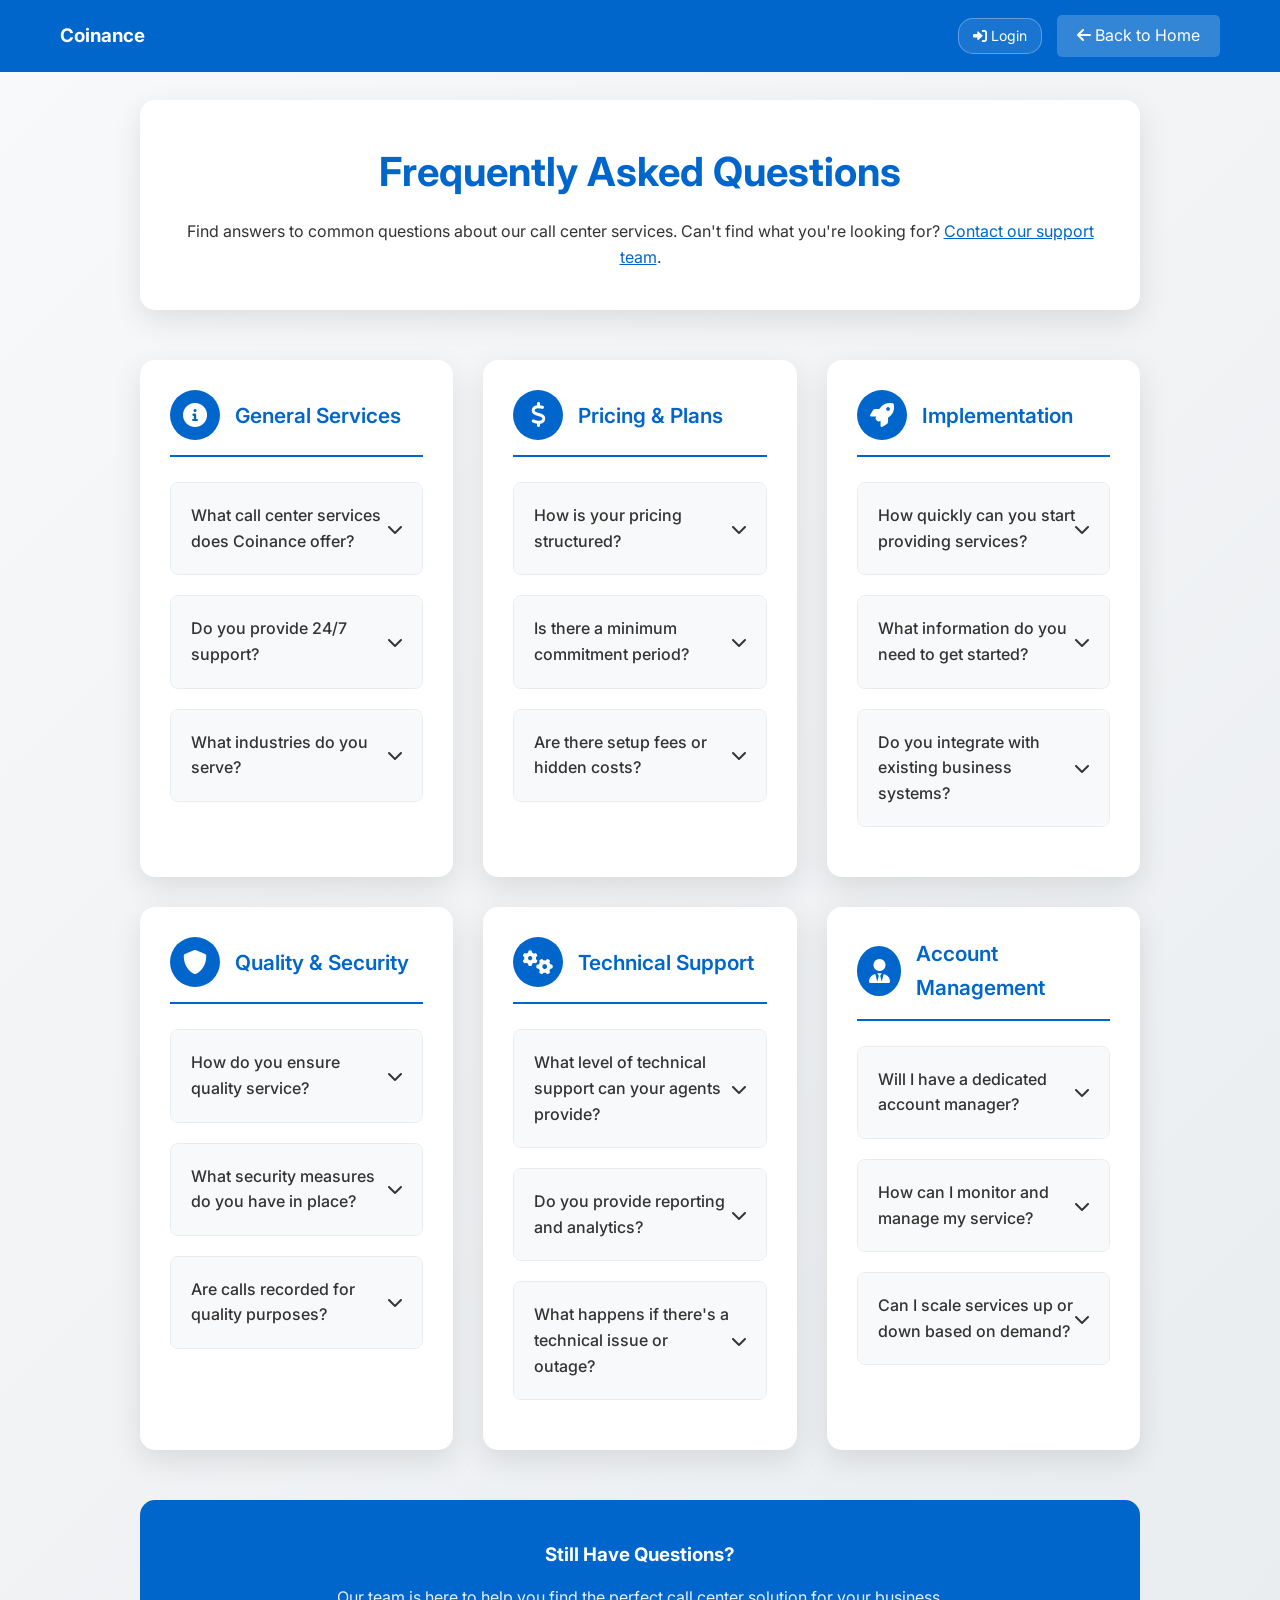
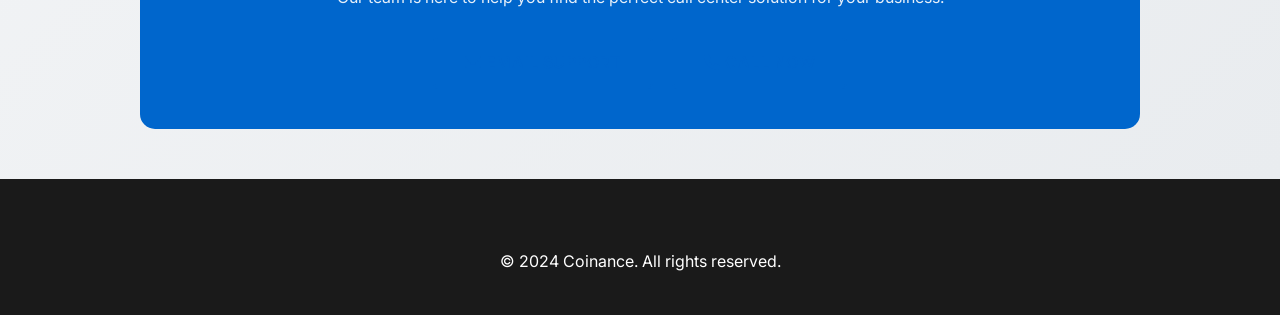
==== faq.html @ ce9e9258 "Initial commit: Complete Coinance call center website with login functionality - Professional landin" ====
<!DOCTYPE html>
<html lang="en">
<head>
    <meta charset="UTF-8">
    <meta name="viewport" content="width=device-width, initial-scale=1.0">
    <title>Frequently Asked Questions | Coinance Call Center Services</title>
    <meta name="description" content="Find answers to common questions about Coinance call center services, pricing, implementation, and support.">
    <link rel="stylesheet" href="styles.css">
    <link href="https://cdnjs.cloudflare.com/ajax/libs/font-awesome/6.0.0/css/all.min.css" rel="stylesheet">
    <link href="https://fonts.googleapis.com/css2?family=Inter:wght@300;400;500;600;700&display=swap" rel="stylesheet">
    <style>
        .faq-page {
            padding: 100px 0 50px;
            background: linear-gradient(135deg, #f8f9fa 0%, #e9ecef 100%);
            min-height: 100vh;
        }
        .faq-content {
            max-width: 1000px;
            margin: 0 auto;
        }
        .faq-header {
            text-align: center;
            margin-bottom: 50px;
            background: white;
            padding: 40px;
            border-radius: 15px;
            box-shadow: 0 10px 30px rgba(0, 0, 0, 0.1);
        }
        .faq-header h1 {
            color: #0066cc;
            font-size: 2.5em;
            margin-bottom: 15px;
        }
        .faq-categories {
            display: grid;
            grid-template-columns: repeat(auto-fit, minmax(300px, 1fr));
            gap: 30px;
            margin-bottom: 50px;
        }
        .faq-category {
            background: white;
            border-radius: 15px;
            padding: 30px;
            box-shadow: 0 10px 30px rgba(0, 0, 0, 0.1);
        }
        .category-header {
            display: flex;
            align-items: center;
            margin-bottom: 25px;
            padding-bottom: 15px;
            border-bottom: 2px solid #0066cc;
        }
        .category-icon {
            width: 50px;
            height: 50px;
            background: #0066cc;
            color: white;
            border-radius: 50%;
            display: flex;
            align-items: center;
            justify-content: center;
            margin-right: 15px;
            font-size: 1.5em;
        }
        .category-title {
            color: #0066cc;
            font-size: 1.3em;
            font-weight: 600;
            margin: 0;
        }
        .faq-item {
            margin-bottom: 20px;
            border: 1px solid #e9ecef;
            border-radius: 8px;
            overflow: hidden;
        }
        .faq-question {
            background: #f8f9fa;
            padding: 20px;
            cursor: pointer;
            display: flex;
            justify-content: space-between;
            align-items: center;
            transition: background 0.3s ease;
            font-weight: 500;
            color: #333;
        }
        .faq-question:hover {
            background: #e9ecef;
        }
        .faq-question.active {
            background: #0066cc;
            color: white;
        }
        .faq-answer {
            padding: 0 20px;
            max-height: 0;
            overflow: hidden;
            transition: all 0.3s ease;
            background: white;
        }
        .faq-answer.active {
            padding: 20px;
            max-height: 500px;
        }
        .faq-answer p, .faq-answer li {
            line-height: 1.6;
            color: #555;
            margin-bottom: 10px;
        }
        .faq-answer ul {
            margin-left: 20px;
        }
        .toggle-icon {
            transition: transform 0.3s ease;
        }
        .toggle-icon.active {
            transform: rotate(180deg);
        }
        .nav-simple {
            background: #0066cc;
            padding: 15px 0;
            position: fixed;
            top: 0;
            left: 0;
            right: 0;
            z-index: 1000;
        }
        .nav-simple .container {
            display: flex;
            justify-content: space-between;
            align-items: center;
        }
        .nav-simple h3 {
            color: white;
            margin: 0;
        }
        .back-home {
            color: white;
            text-decoration: none;
            padding: 8px 20px;
            background: rgba(255, 255, 255, 0.2);
            border-radius: 5px;
            transition: background 0.3s ease;
        }
        .back-home:hover {
            background: rgba(255, 255, 255, 0.3);
        }
        .contact-cta {
            background: #0066cc;
            color: white;
            padding: 40px;
            border-radius: 15px;
            text-align: center;
            margin-top: 50px;
        }
        .contact-cta h3 {
            margin-bottom: 15px;
        }
        .contact-cta p {
            margin-bottom: 25px;
            opacity: 0.9;
        }
        @media (max-width: 768px) {
            .faq-categories {
                grid-template-columns: 1fr;
            }
            .faq-header {
                padding: 20px;
            }
            .faq-category {
                padding: 20px;
            }
        }
    </style>
</head>
<body>
    <nav class="nav-simple">
        <div class="container">
            <h3>Coinance</h3>
            <div style="display: flex; gap: 15px; align-items: center;">
                <a href="https://dashboard.coinance.co" target="_blank" style="color: white; text-decoration: none; padding: 6px 14px; background: rgba(255, 255, 255, 0.1); border-radius: 15px; border: 1px solid rgba(255, 255, 255, 0.3); transition: all 0.3s ease; font-size: 14px;">
                    <i class="fas fa-sign-in-alt"></i> Login
                </a>
                <a href="index.html" class="back-home">
                    <i class="fas fa-arrow-left"></i> Back to Home
                </a>
            </div>
        </div>
    </nav>

    <section class="faq-page">
        <div class="container">
            <div class="faq-content">
                <div class="faq-header">
                    <h1>Frequently Asked Questions</h1>
                    <p>Find answers to common questions about our call center services. Can't find what you're looking for? <a href="mailto:support@coinance.co" style="color: #0066cc;">Contact our support team</a>.</p>
                </div>

                <div class="faq-categories">
                    <!-- General Services -->
                    <div class="faq-category">
                        <div class="category-header">
                            <div class="category-icon">
                                <i class="fas fa-info-circle"></i>
                            </div>
                            <h2 class="category-title">General Services</h2>
                        </div>

                        <div class="faq-item">
                            <div class="faq-question" onclick="toggleFAQ(this)">
                                <span>What call center services does Coinance offer?</span>
                                <i class="fas fa-chevron-down toggle-icon"></i>
                            </div>
                            <div class="faq-answer">
                                <p>Coinance provides comprehensive call center solutions including:</p>
                                <ul>
                                    <li>Inbound customer service and support</li>
                                    <li>Outbound sales and lead generation</li>
                                    <li>Live chat support</li>
                                    <li>Technical support and troubleshooting</li>
                                    <li>Order processing and customer retention</li>
                                    <li>Multi-lingual support (English, Spanish, French, and more)</li>
                                    <li>24/7 customer service availability</li>
                                    <li>Social media customer support</li>
                                </ul>
                            </div>
                        </div>

                        <div class="faq-item">
                            <div class="faq-question" onclick="toggleFAQ(this)">
                                <span>Do you provide 24/7 support?</span>
                                <i class="fas fa-chevron-down toggle-icon"></i>
                            </div>
                            <div class="faq-answer">
                                <p>Yes! We offer 24/7/365 customer support services. Our global team operates across multiple time zones to ensure your customers always have access to professional support, regardless of when they need assistance.</p>
                            </div>
                        </div>

                        <div class="faq-item">
                            <div class="faq-question" onclick="toggleFAQ(this)">
                                <span>What industries do you serve?</span>
                                <i class="fas fa-chevron-down toggle-icon"></i>
                            </div>
                            <div class="faq-answer">
                                <p>We serve businesses across various industries including:</p>
                                <ul>
                                    <li>E-commerce and retail</li>
                                    <li>Healthcare and telehealth</li>
                                    <li>Financial services</li>
                                    <li>Technology and SaaS</li>
                                    <li>Travel and hospitality</li>
                                    <li>Real estate</li>
                                    <li>Insurance</li>
                                    <li>Education and training</li>
                                </ul>
                            </div>
                        </div>
                    </div>

                    <!-- Pricing & Plans -->
                    <div class="faq-category">
                        <div class="category-header">
                            <div class="category-icon">
                                <i class="fas fa-dollar-sign"></i>
                            </div>
                            <h2 class="category-title">Pricing & Plans</h2>
                        </div>

                        <div class="faq-item">
                            <div class="faq-question" onclick="toggleFAQ(this)">
                                <span>How is your pricing structured?</span>
                                <i class="fas fa-chevron-down toggle-icon"></i>
                            </div>
                            <div class="faq-answer">
                                <p>Our pricing is flexible and based on your specific needs:</p>
                                <ul>
                                    <li><strong>Per-minute billing:</strong> Pay only for actual talk time</li>
                                    <li><strong>Per-hour rates:</strong> Fixed hourly rates for dedicated agents</li>
                                    <li><strong>Monthly retainer:</strong> Fixed monthly fee for guaranteed availability</li>
                                    <li><strong>Per-interaction:</strong> Flat rate per email, chat, or call handled</li>
                                    <li><strong>Custom packages:</strong> Tailored pricing for enterprise clients</li>
                                </ul>
                                <p>Contact us for a personalized quote based on your volume and requirements.</p>
                            </div>
                        </div>

                        <div class="faq-item">
                            <div class="faq-question" onclick="toggleFAQ(this)">
                                <span>Is there a minimum commitment period?</span>
                                <i class="fas fa-chevron-down toggle-icon"></i>
                            </div>
                            <div class="faq-answer">
                                <p>We offer flexible terms to meet your business needs:</p>
                                <ul>
                                    <li><strong>Month-to-month:</strong> No long-term commitment required</li>
                                    <li><strong>6-month contracts:</strong> Better rates with moderate commitment</li>
                                    <li><strong>Annual contracts:</strong> Best pricing with yearly commitment</li>
                                    <li><strong>Trial periods:</strong> 30-day trial available for new clients</li>
                                </ul>
                            </div>
                        </div>

                        <div class="faq-item">
                            <div class="faq-question" onclick="toggleFAQ(this)">
                                <span>Are there setup fees or hidden costs?</span>
                                <i class="fas fa-chevron-down toggle-icon"></i>
                            </div>
                            <div class="faq-answer">
                                <p>We believe in transparent pricing. Our standard packages include:</p>
                                <ul>
                                    <li>No setup fees for basic services</li>
                                    <li>Free agent training on your products/services</li>
                                    <li>Standard reporting and analytics included</li>
                                    <li>Basic system integrations at no extra cost</li>
                                </ul>
                                <p>Additional costs may apply for complex custom integrations or specialized services, which are clearly outlined in your quote.</p>
                            </div>
                        </div>
                    </div>

                    <!-- Implementation -->
                    <div class="faq-category">
                        <div class="category-header">
                            <div class="category-icon">
                                <i class="fas fa-rocket"></i>
                            </div>
                            <h2 class="category-title">Implementation</h2>
                        </div>

                        <div class="faq-item">
                            <div class="faq-question" onclick="toggleFAQ(this)">
                                <span>How quickly can you start providing services?</span>
                                <i class="fas fa-chevron-down toggle-icon"></i>
                            </div>
                            <div class="faq-answer">
                                <p>Implementation timeline depends on service complexity:</p>
                                <ul>
                                    <li><strong>Basic services:</strong> 1-2 weeks for simple inbound/outbound calls</li>
                                    <li><strong>Standard setup:</strong> 2-4 weeks for most comprehensive services</li>
                                    <li><strong>Complex integrations:</strong> 4-8 weeks for enterprise-level customizations</li>
                                    <li><strong>Emergency setup:</strong> 24-48 hours for urgent business needs</li>
                                </ul>
                                <p>We'll provide a detailed timeline during your consultation.</p>
                            </div>
                        </div>

                        <div class="faq-item">
                            <div class="faq-question" onclick="toggleFAQ(this)">
                                <span>What information do you need to get started?</span>
                                <i class="fas fa-chevron-down toggle-icon"></i>
                            </div>
                            <div class="faq-answer">
                                <p>To begin setup, we typically need:</p>
                                <ul>
                                    <li>Product/service information and documentation</li>
                                    <li>Common customer questions and responses (FAQ)</li>
                                    <li>Escalation procedures and contact information</li>
                                    <li>Preferred call scripts or guidelines</li>
                                    <li>System access credentials (if integration required)</li>
                                    <li>Branding guidelines and communication tone</li>
                                    <li>Performance metrics and KPIs</li>
                                </ul>
                            </div>
                        </div>

                        <div class="faq-item">
                            <div class="faq-question" onclick="toggleFAQ(this)">
                                <span>Do you integrate with existing business systems?</span>
                                <i class="fas fa-chevron-down toggle-icon"></i>
                            </div>
                            <div class="faq-answer">
                                <p>Yes! We integrate with most popular business systems:</p>
                                <ul>
                                    <li><strong>CRM systems:</strong> Salesforce, HubSpot, Pipedrive, Zoho</li>
                                    <li><strong>Help desk:</strong> Zendesk, Freshdesk, ServiceNow</li>
                                    <li><strong>E-commerce:</strong> Shopify, WooCommerce, Magento</li>
                                    <li><strong>Communication:</strong> Slack, Microsoft Teams, Discord</li>
                                    <li><strong>Analytics:</strong> Google Analytics, custom dashboards</li>
                                    <li><strong>Phone systems:</strong> Most VoIP and traditional systems</li>
                                </ul>
                            </div>
                        </div>
                    </div>

                    <!-- Quality & Security -->
                    <div class="faq-category">
                        <div class="category-header">
                            <div class="category-icon">
                                <i class="fas fa-shield-alt"></i>
                            </div>
                            <h2 class="category-title">Quality & Security</h2>
                        </div>

                        <div class="faq-item">
                            <div class="faq-question" onclick="toggleFAQ(this)">
                                <span>How do you ensure quality service?</span>
                                <i class="fas fa-chevron-down toggle-icon"></i>
                            </div>
                            <div class="faq-answer">
                                <p>Our quality assurance program includes:</p>
                                <ul>
                                    <li>Comprehensive agent training and certification</li>
                                    <li>Regular call monitoring and scoring</li>
                                    <li>Real-time performance tracking</li>
                                    <li>Monthly quality reviews and feedback sessions</li>
                                    <li>Customer satisfaction surveys</li>
                                    <li>Continuous improvement initiatives</li>
                                    <li>Performance-based incentives for agents</li>
                                </ul>
                            </div>
                        </div>

                        <div class="faq-item">
                            <div class="faq-question" onclick="toggleFAQ(this)">
                                <span>What security measures do you have in place?</span>
                                <i class="fas fa-chevron-down toggle-icon"></i>
                            </div>
                            <div class="faq-answer">
                                <p>We maintain enterprise-level security standards:</p>
                                <ul>
                                    <li>ISO 27001 certified information security management</li>
                                    <li>End-to-end encryption for all communications</li>
                                    <li>Regular security audits and penetration testing</li>
                                    <li>GDPR and CCPA compliance</li>
                                    <li>Secure data centers with 24/7 monitoring</li>
                                    <li>Multi-factor authentication for system access</li>
                                    <li>Regular security training for all staff</li>
                                </ul>
                            </div>
                        </div>

                        <div class="faq-item">
                            <div class="faq-question" onclick="toggleFAQ(this)">
                                <span>Are calls recorded for quality purposes?</span>
                                <i class="fas fa-chevron-down toggle-icon"></i>
                            </div>
                            <div class="faq-answer">
                                <p>Yes, call recording is part of our quality assurance process:</p>
                                <ul>
                                    <li>All calls are recorded with proper disclosure</li>
                                    <li>Recordings are used for training and quality improvement</li>
                                    <li>Secure storage with limited access controls</li>
                                    <li>Compliance with local recording consent laws</li>
                                    <li>Recordings can be provided to clients upon request</li>
                                    <li>Automatic deletion after retention period</li>
                                </ul>
                            </div>
                        </div>
                    </div>

                    <!-- Technical Support -->
                    <div class="faq-category">
                        <div class="category-header">
                            <div class="category-icon">
                                <i class="fas fa-cogs"></i>
                            </div>
                            <h2 class="category-title">Technical Support</h2>
                        </div>

                        <div class="faq-item">
                            <div class="faq-question" onclick="toggleFAQ(this)">
                                <span>What level of technical support can your agents provide?</span>
                                <i class="fas fa-chevron-down toggle-icon"></i>
                            </div>
                            <div class="faq-answer">
                                <p>Our technical support capabilities include:</p>
                                <ul>
                                    <li><strong>Level 1:</strong> Basic troubleshooting and account issues</li>
                                    <li><strong>Level 2:</strong> Advanced technical problems and system issues</li>
                                    <li><strong>Level 3:</strong> Complex technical escalations with specialist agents</li>
                                    <li><strong>Product support:</strong> Detailed knowledge of your specific products</li>
                                    <li><strong>Software assistance:</strong> Help with software installation and configuration</li>
                                    <li><strong>API support:</strong> Technical assistance for developers</li>
                                </ul>
                            </div>
                        </div>

                        <div class="faq-item">
                            <div class="faq-question" onclick="toggleFAQ(this)">
                                <span>Do you provide reporting and analytics?</span>
                                <i class="fas fa-chevron-down toggle-icon"></i>
                            </div>
                            <div class="faq-answer">
                                <p>Comprehensive reporting is included with all service plans:</p>
                                <ul>
                                    <li>Real-time dashboards and performance metrics</li>
                                    <li>Daily, weekly, and monthly reports</li>
                                    <li>Call volume and response time analytics</li>
                                    <li>Customer satisfaction scores and trends</li>
                                    <li>Agent performance metrics</li>
                                    <li>Custom reports based on your KPIs</li>
                                    <li>API access for integration with your systems</li>
                                </ul>
                            </div>
                        </div>

                        <div class="faq-item">
                            <div class="faq-question" onclick="toggleFAQ(this)">
                                <span>What happens if there's a technical issue or outage?</span>
                                <i class="fas fa-chevron-down toggle-icon"></i>
                            </div>
                            <div class="faq-answer">
                                <p>We have robust contingency plans in place:</p>
                                <ul>
                                    <li>99.9% uptime guarantee with redundant systems</li>
                                    <li>Automatic failover to backup data centers</li>
                                    <li>24/7 technical support team</li>
                                    <li>Real-time system monitoring and alerts</li>
                                    <li>Immediate notification of any service issues</li>
                                    <li>Service credits for any downtime per SLA</li>
                                    <li>Regular disaster recovery testing</li>
                                </ul>
                            </div>
                        </div>
                    </div>

                    <!-- Account Management -->
                    <div class="faq-category">
                        <div class="category-header">
                            <div class="category-icon">
                                <i class="fas fa-user-tie"></i>
                            </div>
                            <h2 class="category-title">Account Management</h2>
                        </div>

                        <div class="faq-item">
                            <div class="faq-question" onclick="toggleFAQ(this)">
                                <span>Will I have a dedicated account manager?</span>
                                <i class="fas fa-chevron-down toggle-icon"></i>
                            </div>
                            <div class="faq-answer">
                                <p>Yes! Every client receives dedicated support:</p>
                                <ul>
                                    <li>Primary account manager for day-to-day operations</li>
                                    <li>Backup account manager for continuity</li>
                                    <li>Regular check-ins and performance reviews</li>
                                    <li>Direct contact information for urgent issues</li>
                                    <li>Quarterly business reviews and optimization sessions</li>
                                    <li>Escalation path to senior management when needed</li>
                                </ul>
                            </div>
                        </div>

                        <div class="faq-item">
                            <div class="faq-question" onclick="toggleFAQ(this)">
                                <span>How can I monitor and manage my service?</span>
                                <i class="fas fa-chevron-down toggle-icon"></i>
                            </div>
                            <div class="faq-answer">
                                <p>We provide multiple ways to stay informed and in control:</p>
                                <ul>
                                    <li>Online portal with real-time metrics</li>
                                    <li>Mobile app for on-the-go monitoring</li>
                                    <li>Automated email reports and alerts</li>
                                    <li>Direct communication channels with agents</li>
                                    <li>Call listening capabilities</li>
                                    <li>Performance dashboards and analytics</li>
                                    <li>Regular strategy sessions with your account manager</li>
                                </ul>
                            </div>
                        </div>

                        <div class="faq-item">
                            <div class="faq-question" onclick="toggleFAQ(this)">
                                <span>Can I scale services up or down based on demand?</span>
                                <i class="fas fa-chevron-down toggle-icon"></i>
                            </div>
                            <div class="faq-answer">
                                <p>Absolutely! Our services are designed to be flexible:</p>
                                <ul>
                                    <li>Scale agent capacity up or down with 24-48 hours notice</li>
                                    <li>Seasonal scaling for peak business periods</li>
                                    <li>Overflow support during high-volume periods</li>
                                    <li>Add or remove service channels as needed</li>
                                    <li>Flexible pricing that adjusts with your usage</li>
                                    <li>Emergency scaling for unexpected demand spikes</li>
                                </ul>
                            </div>
                        </div>
                    </div>
                </div>

                <div class="contact-cta">
                    <h3>Still Have Questions?</h3>
                    <p>Our team is here to help you find the perfect call center solution for your business.</p>
                    <div>
                        <a href="mailto:support@coinance.co" class="btn btn-secondary" style="margin-right: 15px;">
                            <i class="fas fa-envelope"></i> Email Support
                        </a>
                        <a href="tel:+15551234567" class="btn btn-secondary">
                            <i class="fas fa-phone"></i> Call Now
                        </a>
                    </div>
                </div>
            </div>
        </div>
    </section>

    <footer class="footer">
        <div class="container">
            <div style="text-align: center; padding: 20px 0;">
                <p>&copy; 2024 Coinance. All rights reserved.</p>
            </div>
        </div>
    </footer>

    <script>
        function toggleFAQ(element) {
            const answer = element.nextElementSibling;
            const icon = element.querySelector('.toggle-icon');
            
            // Close all other FAQ items
            document.querySelectorAll('.faq-question').forEach(question => {
                if (question !== element) {
                    question.classList.remove('active');
                    question.nextElementSibling.classList.remove('active');
                    question.querySelector('.toggle-icon').classList.remove('active');
                }
            });
            
            // Toggle current FAQ item
            element.classList.toggle('active');
            answer.classList.toggle('active');
            icon.classList.toggle('active');
        }

        // Add smooth scrolling for anchor links
        document.querySelectorAll('a[href^="#"]').forEach(anchor => {
            anchor.addEventListener('click', function (e) {
                e.preventDefault();
                document.querySelector(this.getAttribute('href')).scrollIntoView({
                    behavior: 'smooth'
                });
            });
        });
    </script>
</body>
</html>
---- styles.css ----
/* CSS Reset and Base Styles */
* {
    margin: 0;
    padding: 0;
    box-sizing: border-box;
}

body {
    font-family: 'Inter', sans-serif;
    line-height: 1.6;
    color: #333;
    overflow-x: hidden;
}

.container {
    max-width: 1200px;
    margin: 0 auto;
    padding: 0 20px;
}

/* Button Styles */
.btn {
    display: inline-block;
    padding: 12px 30px;
    border: none;
    border-radius: 5px;
    text-decoration: none;
    font-weight: 600;
    font-size: 16px;
    cursor: pointer;
    transition: all 0.3s ease;
    text-align: center;
    text-transform: uppercase;
    letter-spacing: 0.5px;
}

.btn-primary {
    background: #0066cc;
    color: white;
    box-shadow: 0 4px 15px rgba(0, 102, 204, 0.3);
}

.btn-primary:hover {
    background: #0052a3;
    transform: translateY(-2px);
    box-shadow: 0 6px 20px rgba(0, 102, 204, 0.4);
}

.btn-secondary {
    background: transparent;
    color: #0066cc;
    border: 2px solid #0066cc;
}

.btn-secondary:hover {
    background: #0066cc;
    color: white;
    transform: translateY(-2px);
}

.btn-full {
    width: 100%;
}

.btn-small {
    padding: 8px 20px;
    font-size: 14px;
}

/* Header and Navigation */
.hero-section {
    background: linear-gradient(135deg, rgba(0, 102, 204, 0.9) 0%, rgba(0, 68, 153, 0.9) 100%), url('https://images.unsplash.com/photo-1600880292203-757bb62b4baf?ixlib=rb-4.0.3&auto=format&fit=crop&w=2070&q=80');
    background-size: cover;
    background-position: center;
    background-attachment: fixed;
    color: white;
    min-height: 100vh;
    position: relative;
    overflow: hidden;
}

.hero-section::before {
    content: '';
    position: absolute;
    top: 0;
    left: 0;
    right: 0;
    bottom: 0;
    background: url('data:image/svg+xml,<svg xmlns="http://www.w3.org/2000/svg" viewBox="0 0 1000 100" fill="none"><path d="M0 0h1000v100L0 50z" fill="rgba(255,255,255,0.1)"/></svg>') repeat-x;
    opacity: 0.1;
}

.navbar {
    padding: 20px 0;
    position: absolute;
    top: 0;
    left: 0;
    right: 0;
    z-index: 1000;
}

.navbar .container {
    display: flex;
    justify-content: space-between;
    align-items: center;
}

.nav-brand h3 {
    font-size: 24px;
    font-weight: 700;
    color: white;
}

.nav-menu {
    display: flex;
    gap: 30px;
    align-items: center;
}

.nav-menu a {
    color: white;
    text-decoration: none;
    font-weight: 500;
    transition: color 0.3s ease;
}

.nav-menu a:hover,
.nav-cta {
    color: #ffd700 !important;
}

.nav-login {
    background: rgba(255, 255, 255, 0.1) !important;
    padding: 8px 16px !important;
    border-radius: 20px !important;
    border: 1px solid rgba(255, 255, 255, 0.3) !important;
    transition: all 0.3s ease !important;
    margin-left: 15px !important;
}

.nav-login:hover {
    background: rgba(255, 255, 255, 0.2) !important;
    border-color: rgba(255, 255, 255, 0.5) !important;
    transform: translateY(-1px) !important;
}

.mobile-menu-toggle {
    display: none;
    background: none;
    border: none;
    color: white;
    font-size: 24px;
    cursor: pointer;
}

.hero-content {
    position: relative;
    z-index: 10;
    display: flex;
    align-items: center;
    min-height: 100vh;
    text-align: center;
    padding-top: 100px;
}

.hero-title {
    font-size: 3.5em;
    font-weight: 700;
    margin-bottom: 20px;
    line-height: 1.2;
}

.hero-subtitle {
    font-size: 1.4em;
    margin-bottom: 40px;
    opacity: 0.9;
}

.hero-cta {
    display: flex;
    gap: 20px;
    justify-content: center;
    flex-wrap: wrap;
}

/* Section Styles */
.section-title {
    font-size: 2.5em;
    text-align: center;
    margin-bottom: 15px;
    color: #1a1a1a;
    font-weight: 700;
}

.section-subtitle {
    text-align: center;
    font-size: 1.2em;
    color: #666;
    margin-bottom: 50px;
}

/* Introduction Section */
.intro-section {
    padding: 80px 0;
    background: linear-gradient(rgba(248, 249, 250, 0.95), rgba(248, 249, 250, 0.95)), url('https://images.unsplash.com/photo-1553877522-43269d4ea984?ixlib=rb-4.0.3&auto=format&fit=crop&w=2070&q=80');
    background-size: cover;
    background-position: center;
}

.intro-content h2 {
    text-align: center;
    font-size: 2.5em;
    margin-bottom: 30px;
    color: #1a1a1a;
}

.intro-text {
    text-align: center;
    font-size: 1.2em;
    color: #555;
    margin-bottom: 50px;
    max-width: 800px;
    margin-left: auto;
    margin-right: auto;
}

.benefits-grid {
    display: grid;
    grid-template-columns: repeat(auto-fit, minmax(200px, 1fr));
    gap: 30px;
    margin-top: 50px;
}

.benefit-item {
    text-align: center;
    padding: 30px 20px;
    background: white;
    border-radius: 10px;
    box-shadow: 0 5px 15px rgba(0, 0, 0, 0.1);
    transition: transform 0.3s ease;
}

.benefit-item:hover {
    transform: translateY(-5px);
}

.benefit-item i {
    font-size: 3em;
    color: #0066cc;
    margin-bottom: 20px;
}

.benefit-item h4 {
    font-size: 1.1em;
    color: #1a1a1a;
    font-weight: 600;
}

/* Services Section */
.services-section {
    padding: 80px 0;
    background: white;
}

.services-grid {
    display: grid;
    grid-template-columns: repeat(auto-fit, minmax(300px, 1fr));
    gap: 30px;
    margin-top: 50px;
}

.service-card {
    background: white;
    padding: 40px 30px;
    border-radius: 15px;
    text-align: center;
    box-shadow: 0 10px 30px rgba(0, 0, 0, 0.1);
    transition: all 0.3s ease;
    border: 1px solid #e0e0e0;
}

.service-card:hover {
    transform: translateY(-10px);
    box-shadow: 0 20px 40px rgba(0, 102, 204, 0.2);
}

.service-icon {
    width: 80px;
    height: 80px;
    background: linear-gradient(135deg, #0066cc, #004499);
    border-radius: 50%;
    display: flex;
    align-items: center;
    justify-content: center;
    margin: 0 auto 25px;
}

.service-icon i {
    font-size: 2em;
    color: white;
}

.service-card h3 {
    font-size: 1.5em;
    margin-bottom: 15px;
    color: #1a1a1a;
    font-weight: 600;
}

.service-card p {
    color: #666;
    line-height: 1.6;
}

/* Features Section */
.features-section {
    padding: 80px 0;
    background: linear-gradient(rgba(248, 249, 250, 0.95), rgba(248, 249, 250, 0.95)), url('https://images.unsplash.com/photo-1556745757-8d76bdb6984b?ixlib=rb-4.0.3&auto=format&fit=crop&w=2073&q=80');
    background-size: cover;
    background-position: center;
}

.features-grid {
    display: grid;
    grid-template-columns: 1fr;
    gap: 30px;
    margin-top: 50px;
}

.feature-item {
    display: flex;
    align-items: center;
    background: white;
    padding: 40px;
    border-radius: 15px;
    box-shadow: 0 10px 30px rgba(0, 0, 0, 0.1);
    transition: transform 0.3s ease;
}

.feature-item:hover {
    transform: translateY(-5px);
}

.feature-item:nth-child(even) {
    flex-direction: row-reverse;
}

.feature-content {
    flex: 1;
    padding: 0 30px;
}

.feature-content h3 {
    font-size: 1.8em;
    margin-bottom: 15px;
    color: #1a1a1a;
    font-weight: 600;
}

.feature-content p {
    color: #666;
    margin-bottom: 20px;
    line-height: 1.6;
}

.feature-stat {
    display: flex;
    align-items: center;
    gap: 10px;
}

.stat-number {
    font-size: 2.5em;
    font-weight: 700;
    color: #0066cc;
}

.stat-label {
    color: #666;
    font-weight: 500;
}

.feature-icon {
    width: 120px;
    height: 120px;
    background: linear-gradient(135deg, #0066cc, #004499);
    border-radius: 50%;
    display: flex;
    align-items: center;
    justify-content: center;
    flex-shrink: 0;
}

.feature-icon i {
    font-size: 3em;
    color: white;
}

/* Testimonials Section */
.testimonials-section {
    padding: 80px 0;
    background: white;
}

.testimonials-grid {
    display: grid;
    grid-template-columns: repeat(auto-fit, minmax(300px, 1fr));
    gap: 30px;
    margin-top: 50px;
}

.testimonial-card {
    background: #f8f9fa;
    padding: 40px 30px;
    border-radius: 15px;
    border-left: 5px solid #0066cc;
    transition: transform 0.3s ease;
}

.testimonial-card:hover {
    transform: translateY(-5px);
}

.stars {
    margin-bottom: 20px;
}

.stars i {
    color: #ffd700;
    margin-right: 5px;
}

.testimonial-content p {
    font-style: italic;
    margin-bottom: 25px;
    line-height: 1.6;
    color: #333;
}

.testimonial-author h4 {
    font-weight: 600;
    color: #1a1a1a;
    margin-bottom: 5px;
}

.testimonial-author p {
    color: #0066cc;
    font-weight: 500;
}

.cta-secondary {
    text-align: center;
    margin-top: 50px;
}

/* CTA Section */
.cta-section {
    padding: 80px 0;
    background: linear-gradient(135deg, rgba(0, 102, 204, 0.9) 0%, rgba(0, 68, 153, 0.9) 100%), url('https://images.unsplash.com/photo-1521737711867-e3b97375f902?ixlib=rb-4.0.3&auto=format&fit=crop&w=2064&q=80');
    background-size: cover;
    background-position: center;
    background-attachment: fixed;
    color: white;
}

.cta-content h2 {
    text-align: center;
    font-size: 2.5em;
    margin-bottom: 20px;
    color: white;
}

.cta-content > p {
    text-align: center;
    font-size: 1.2em;
    margin-bottom: 50px;
    opacity: 0.9;
}

.contact-form-container {
    display: grid;
    grid-template-columns: 2fr 1fr;
    gap: 50px;
    max-width: 1000px;
    margin: 0 auto;
}

.contact-form {
    background: white;
    padding: 40px;
    border-radius: 15px;
    box-shadow: 0 20px 40px rgba(0, 0, 0, 0.2);
}

.form-group {
    margin-bottom: 20px;
}

.form-group input,
.form-group select,
.form-group textarea {
    width: 100%;
    padding: 15px;
    border: 1px solid #ddd;
    border-radius: 5px;
    font-size: 16px;
    transition: border-color 0.3s ease;
}

.form-group input:focus,
.form-group select:focus,
.form-group textarea:focus {
    outline: none;
    border-color: #0066cc;
}

.contact-info {
    color: white;
}

.contact-info h3 {
    font-size: 1.8em;
    margin-bottom: 30px;
}

.contact-item {
    display: flex;
    align-items: center;
    margin-bottom: 20px;
}

.contact-item i {
    font-size: 1.2em;
    margin-right: 15px;
    width: 20px;
}

.business-hours {
    margin-top: 30px;
    padding: 20px;
    background: rgba(255, 255, 255, 0.1);
    border-radius: 10px;
}

.business-hours h4 {
    margin-bottom: 15px;
    color: #ffd700;
}

/* Footer */
.footer {
    background: #1a1a1a;
    color: white;
    padding: 50px 0 20px;
}

.footer-content {
    display: grid;
    grid-template-columns: repeat(auto-fit, minmax(250px, 1fr));
    gap: 40px;
    margin-bottom: 40px;
}

.footer-section h3,
.footer-section h4 {
    margin-bottom: 20px;
    color: #ffd700;
}

.footer-section ul {
    list-style: none;
}

.footer-section ul li {
    margin-bottom: 10px;
}

.footer-section ul li a {
    color: #ccc;
    text-decoration: none;
    transition: color 0.3s ease;
}

.footer-section ul li a:hover {
    color: #0066cc;
}

/* Team Dashboard Button */
.footer-section a[href*="dashboard.coinance.co"]:hover {
    transform: translateY(-2px) !important;
    box-shadow: 0 5px 15px rgba(0, 102, 204, 0.4) !important;
}

.social-links {
    display: flex;
    gap: 15px;
    margin-top: 20px;
}

.social-links a {
    width: 40px;
    height: 40px;
    background: #333;
    color: white;
    display: flex;
    align-items: center;
    justify-content: center;
    border-radius: 50%;
    transition: background 0.3s ease;
}

.social-links a:hover {
    background: #0066cc;
}

.footer-bottom {
    border-top: 1px solid #333;
    padding-top: 20px;
    display: flex;
    justify-content: space-between;
    align-items: center;
    flex-wrap: wrap;
    gap: 20px;
}

.footer-bottom p {
    color: #ccc;
}

/* Responsive Design */
@media (max-width: 768px) {
    .container {
        padding: 0 15px;
    }
    
    .nav-menu {
        display: none;
    }
    
    .mobile-menu-toggle {
        display: block;
    }
    
    .hero-title {
        font-size: 2.5em;
    }
    
    .hero-subtitle {
        font-size: 1.2em;
    }
    
    .hero-cta {
        flex-direction: column;
        align-items: center;
    }
    
    .hero-cta .btn {
        width: 280px;
    }
    
    .section-title {
        font-size: 2em;
    }
    
    .services-grid {
        grid-template-columns: 1fr;
    }
    
    .feature-item {
        flex-direction: column !important;
        text-align: center;
    }
    
    .feature-item:nth-child(even) {
        flex-direction: column !important;
    }
    
    .feature-content {
        padding: 0;
        margin-top: 20px;
    }
    
    .features-grid {
        gap: 40px;
    }
    
    .contact-form-container {
        grid-template-columns: 1fr;
        gap: 30px;
    }
    
    .testimonials-grid {
        grid-template-columns: 1fr;
    }
    
    .footer-bottom {
        flex-direction: column;
        text-align: center;
    }
    
    .benefits-grid {
        grid-template-columns: 1fr;
    }
}

@media (max-width: 480px) {
    .hero-title {
        font-size: 2em;
    }
    
    .section-title {
        font-size: 1.8em;
    }
    
    .contact-form {
        padding: 20px;
    }
    
    .service-card,
    .testimonial-card {
        padding: 25px 20px;
    }
    
    .feature-item {
        padding: 25px 20px;
    }
}

/* Smooth Scrolling */
html {
    scroll-behavior: smooth;
}

/* Loading Animation */
@keyframes fadeInUp {
    from {
        opacity: 0;
        transform: translateY(30px);
    }
    to {
        opacity: 1;
        transform: translateY(0);
    }
}

.service-card,
.feature-item,
.testimonial-card {
    animation: fadeInUp 0.6s ease-out;
}

/* Accessibility */
.btn:focus,
input:focus,
select:focus,
textarea:focus {
    outline: 2px solid #0066cc;
    outline-offset: 2px;
}

/* Print Styles */
@media print {
    .hero-section,
    .cta-section,
    .footer {
        background: white !important;
        color: black !important;
    }
    
    .btn {
        border: 1px solid black;
    }
}
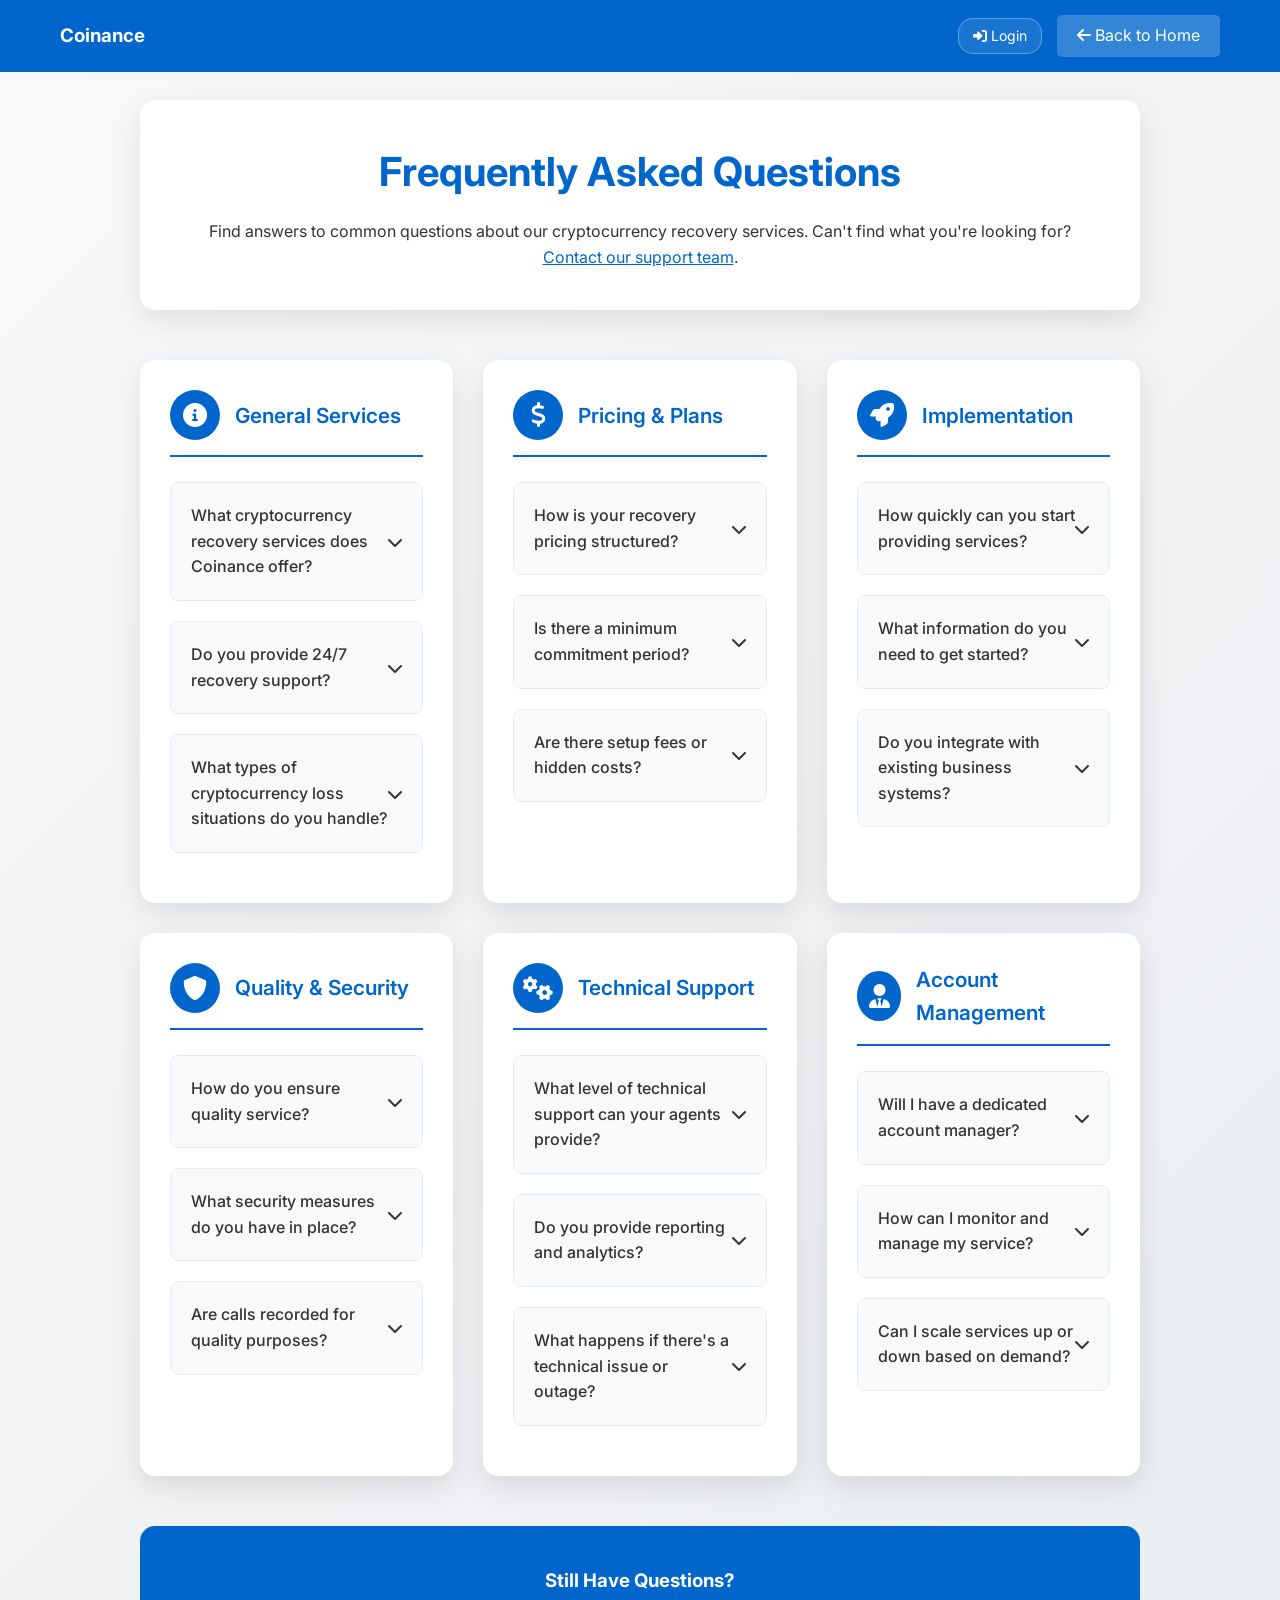
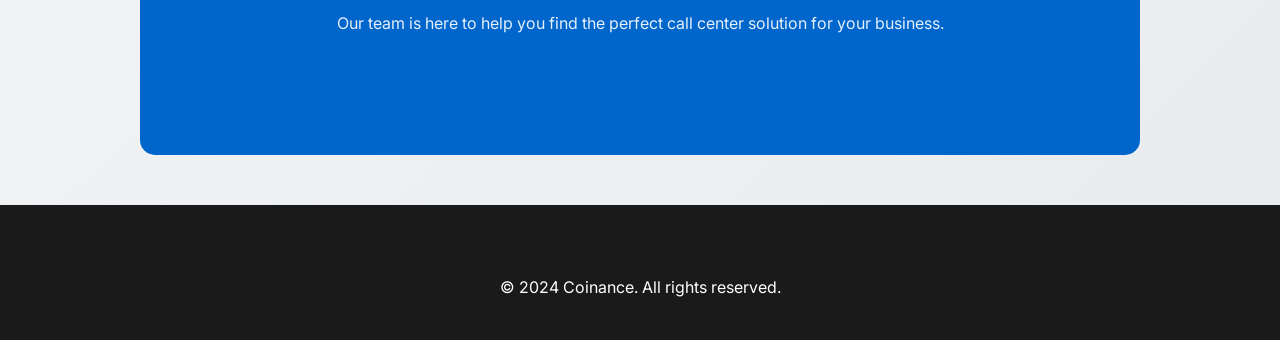
==== commit d23c28cf: "change" ====
--- a/faq.html
+++ b/faq.html
@@ -3,8 +3,8 @@
 <head>
     <meta charset="UTF-8">
     <meta name="viewport" content="width=device-width, initial-scale=1.0">
-    <title>Frequently Asked Questions | Coinance Call Center Services</title>
-    <meta name="description" content="Find answers to common questions about Coinance call center services, pricing, implementation, and support.">
+    <title>Frequently Asked Questions | Coinance Cryptocurrency Recovery Services</title>
+    <meta name="description" content="Find answers to common questions about Coinance cryptocurrency recovery services, pricing, success rates, and security.">
     <link rel="stylesheet" href="styles.css">
     <link href="https://cdnjs.cloudflare.com/ajax/libs/font-awesome/6.0.0/css/all.min.css" rel="stylesheet">
     <link href="https://fonts.googleapis.com/css2?family=Inter:wght@300;400;500;600;700&display=swap" rel="stylesheet">
@@ -194,7 +194,7 @@
             <div class="faq-content">
                 <div class="faq-header">
                     <h1>Frequently Asked Questions</h1>
-                    <p>Find answers to common questions about our call center services. Can't find what you're looking for? <a href="mailto:support@coinance.co" style="color: #0066cc;">Contact our support team</a>.</p>
+                    <p>Find answers to common questions about our cryptocurrency recovery services. Can't find what you're looking for? <a href="mailto:support@coinance.co" style="color: #0066cc;">Contact our support team</a>.</p>
                 </div>
 
                 <div class="faq-categories">
@@ -209,50 +209,50 @@
 
                         <div class="faq-item">
                             <div class="faq-question" onclick="toggleFAQ(this)">
-                                <span>What call center services does Coinance offer?</span>
-                                <i class="fas fa-chevron-down toggle-icon"></i>
-                            </div>
-                            <div class="faq-answer">
-                                <p>Coinance provides comprehensive call center solutions including:</p>
-                                <ul>
-                                    <li>Inbound customer service and support</li>
-                                    <li>Outbound sales and lead generation</li>
-                                    <li>Live chat support</li>
-                                    <li>Technical support and troubleshooting</li>
-                                    <li>Order processing and customer retention</li>
-                                    <li>Multi-lingual support (English, Spanish, French, and more)</li>
-                                    <li>24/7 customer service availability</li>
-                                    <li>Social media customer support</li>
-                                </ul>
-                            </div>
-                        </div>
-
-                        <div class="faq-item">
-                            <div class="faq-question" onclick="toggleFAQ(this)">
-                                <span>Do you provide 24/7 support?</span>
-                                <i class="fas fa-chevron-down toggle-icon"></i>
-                            </div>
-                            <div class="faq-answer">
-                                <p>Yes! We offer 24/7/365 customer support services. Our global team operates across multiple time zones to ensure your customers always have access to professional support, regardless of when they need assistance.</p>
-                            </div>
-                        </div>
-
-                        <div class="faq-item">
-                            <div class="faq-question" onclick="toggleFAQ(this)">
-                                <span>What industries do you serve?</span>
-                                <i class="fas fa-chevron-down toggle-icon"></i>
-                            </div>
-                            <div class="faq-answer">
-                                <p>We serve businesses across various industries including:</p>
-                                <ul>
-                                    <li>E-commerce and retail</li>
-                                    <li>Healthcare and telehealth</li>
-                                    <li>Financial services</li>
-                                    <li>Technology and SaaS</li>
-                                    <li>Travel and hospitality</li>
-                                    <li>Real estate</li>
-                                    <li>Insurance</li>
-                                    <li>Education and training</li>
+                                <span>What cryptocurrency recovery services does Coinance offer?</span>
+                                <i class="fas fa-chevron-down toggle-icon"></i>
+                            </div>
+                            <div class="faq-answer">
+                                <p>Coinance provides comprehensive cryptocurrency recovery solutions including:</p>
+                                <ul>
+                                    <li>Bitcoin wallet and private key recovery</li>
+                                    <li>Ethereum and ERC-20 token recovery</li>
+                                    <li>Hardware wallet data recovery (Ledger, Trezor, etc.)</li>
+                                    <li>Exchange account and asset recovery</li>
+                                    <li>Cryptocurrency scam and fraud recovery</li>
+                                    <li>Blockchain forensic analysis and tracing</li>
+                                    <li>24/7 emergency recovery support</li>
+                                    <li>Secure consultation and case management</li>
+                                </ul>
+                            </div>
+                        </div>
+
+                        <div class="faq-item">
+                            <div class="faq-question" onclick="toggleFAQ(this)">
+                                <span>Do you provide 24/7 recovery support?</span>
+                                <i class="fas fa-chevron-down toggle-icon"></i>
+                            </div>
+                            <div class="faq-answer">
+                                <p>Yes! We offer 24/7/365 emergency cryptocurrency recovery support. Our global team of blockchain analysts operates across multiple time zones to ensure urgent recovery cases receive immediate attention, regardless of when you need assistance.</p>
+                            </div>
+                        </div>
+
+                        <div class="faq-item">
+                            <div class="faq-question" onclick="toggleFAQ(this)">
+                                <span>What types of cryptocurrency loss situations do you handle?</span>
+                                <i class="fas fa-chevron-down toggle-icon"></i>
+                            </div>
+                            <div class="faq-answer">
+                                <p>We handle various cryptocurrency loss scenarios including:</p>
+                                <ul>
+                                    <li>Forgotten wallet passwords and seed phrases</li>
+                                    <li>Corrupted or damaged hardware wallets</li>
+                                    <li>Lost access to exchange accounts</li>
+                                    <li>Cryptocurrency sent to wrong addresses</li>
+                                    <li>Victims of crypto scams and fraud</li>
+                                    <li>Inheritance and estate recovery cases</li>
+                                    <li>Failed transactions and stuck funds</li>
+                                    <li>Accidentally deleted wallet files</li>
                                 </ul>
                             </div>
                         </div>
@@ -269,19 +269,19 @@
 
                         <div class="faq-item">
                             <div class="faq-question" onclick="toggleFAQ(this)">
-                                <span>How is your pricing structured?</span>
-                                <i class="fas fa-chevron-down toggle-icon"></i>
-                            </div>
-                            <div class="faq-answer">
-                                <p>Our pricing is flexible and based on your specific needs:</p>
-                                <ul>
-                                    <li><strong>Per-minute billing:</strong> Pay only for actual talk time</li>
-                                    <li><strong>Per-hour rates:</strong> Fixed hourly rates for dedicated agents</li>
-                                    <li><strong>Monthly retainer:</strong> Fixed monthly fee for guaranteed availability</li>
-                                    <li><strong>Per-interaction:</strong> Flat rate per email, chat, or call handled</li>
-                                    <li><strong>Custom packages:</strong> Tailored pricing for enterprise clients</li>
-                                </ul>
-                                <p>Contact us for a personalized quote based on your volume and requirements.</p>
+                                <span>How is your recovery pricing structured?</span>
+                                <i class="fas fa-chevron-down toggle-icon"></i>
+                            </div>
+                            <div class="faq-answer">
+                                <p>Our pricing is based on a success-based model with no upfront costs:</p>
+                                <ul>
+                                    <li><strong>No Recovery, No Fee:</strong> You only pay when we successfully recover your assets</li>
+                                    <li><strong>Free Consultation:</strong> Initial case assessment at no cost</li>
+                                    <li><strong>Percentage-based:</strong> Recovery fee is a percentage of assets recovered</li>
+                                    <li><strong>Transparent Pricing:</strong> All fees clearly explained before starting</li>
+                                    <li><strong>No Hidden Costs:</strong> No setup fees or additional charges</li>
+                                </ul>
+                                <p>Contact us for a personalized quote based on your case complexity and recovery potential.</p>
                             </div>
                         </div>
 
